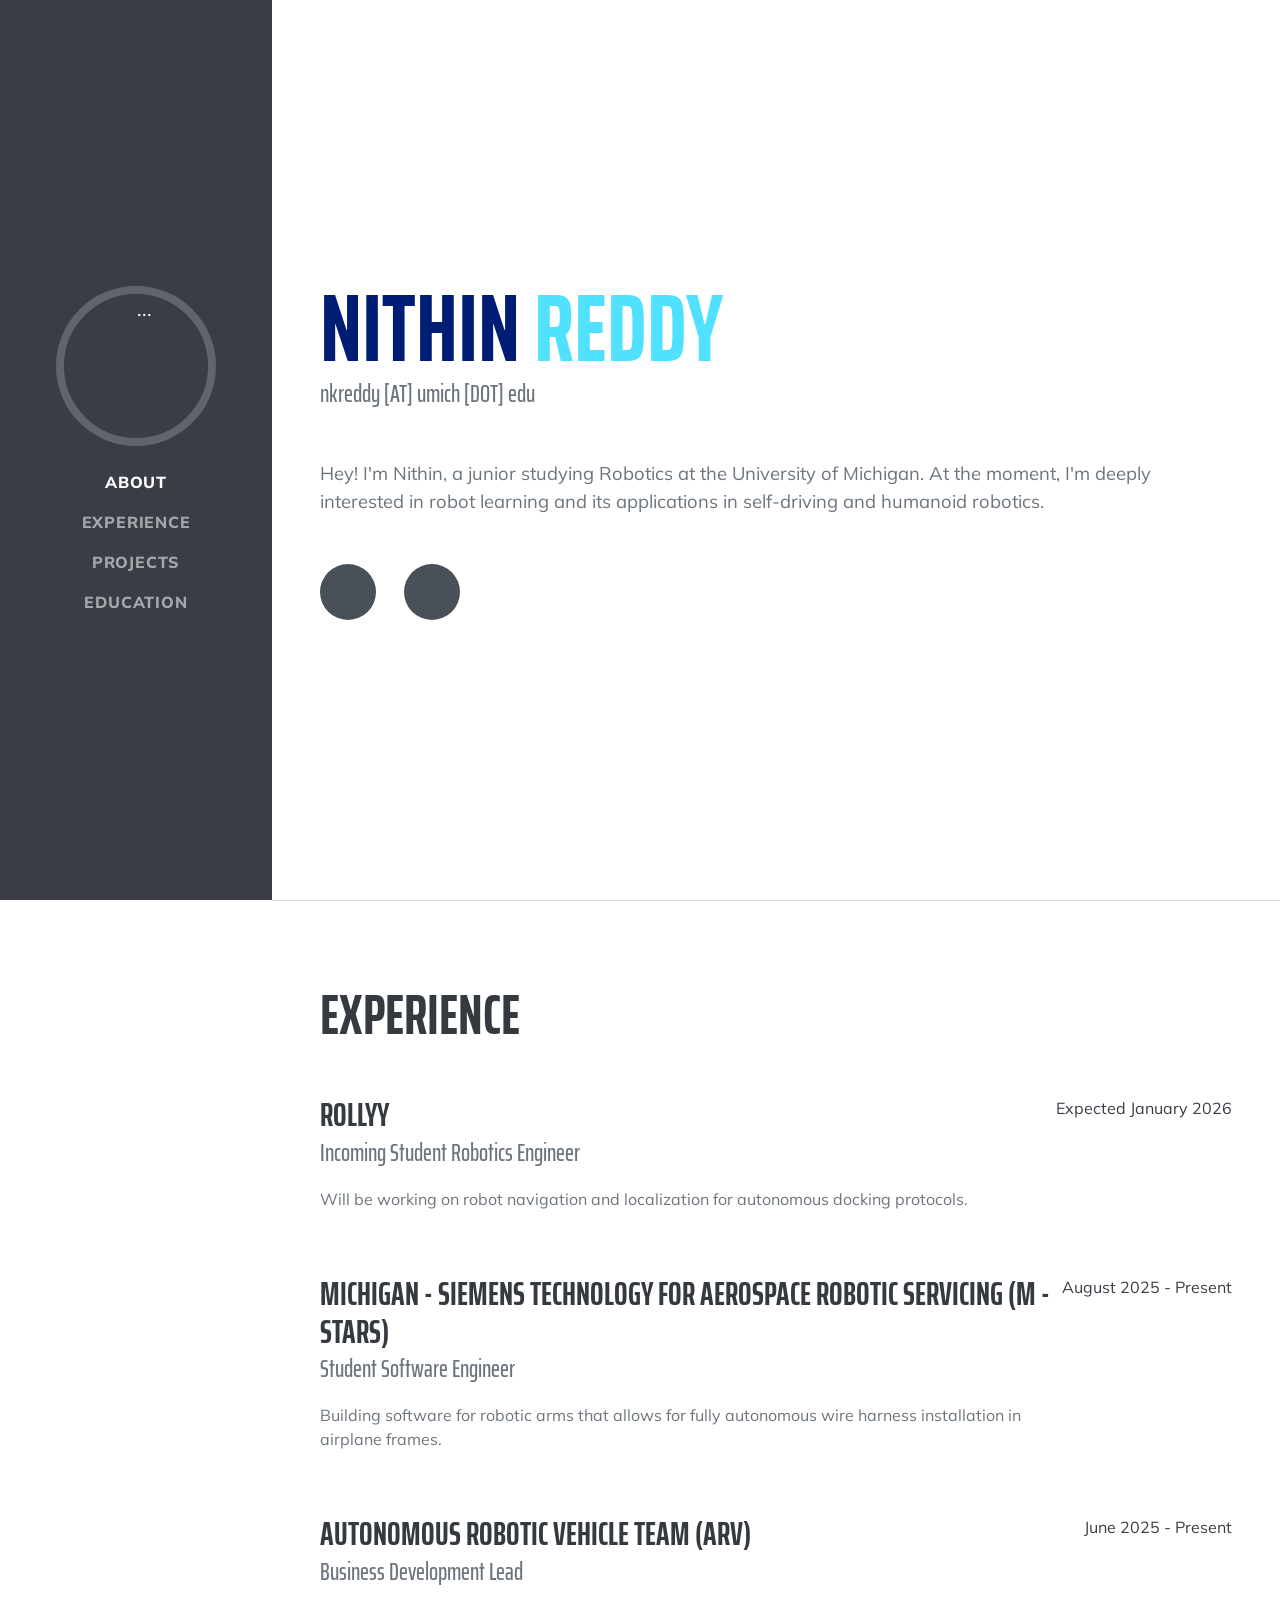
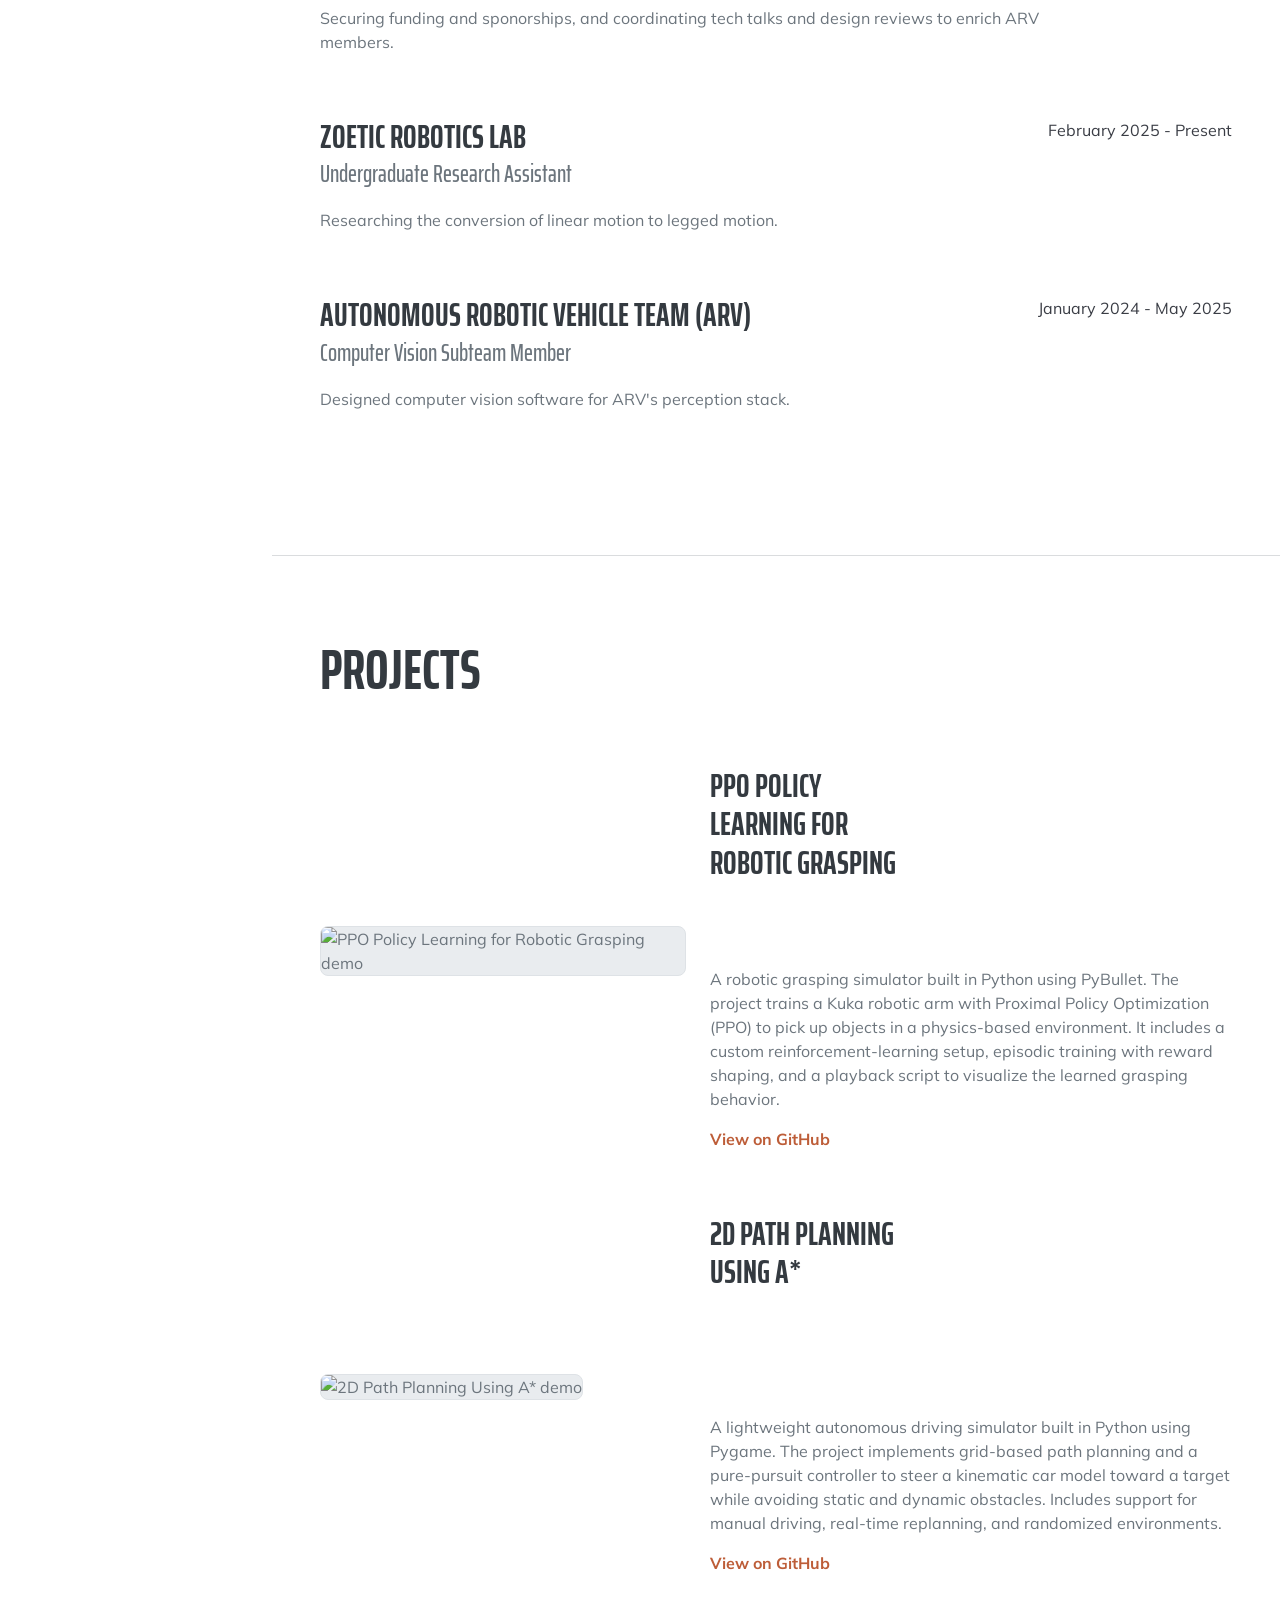
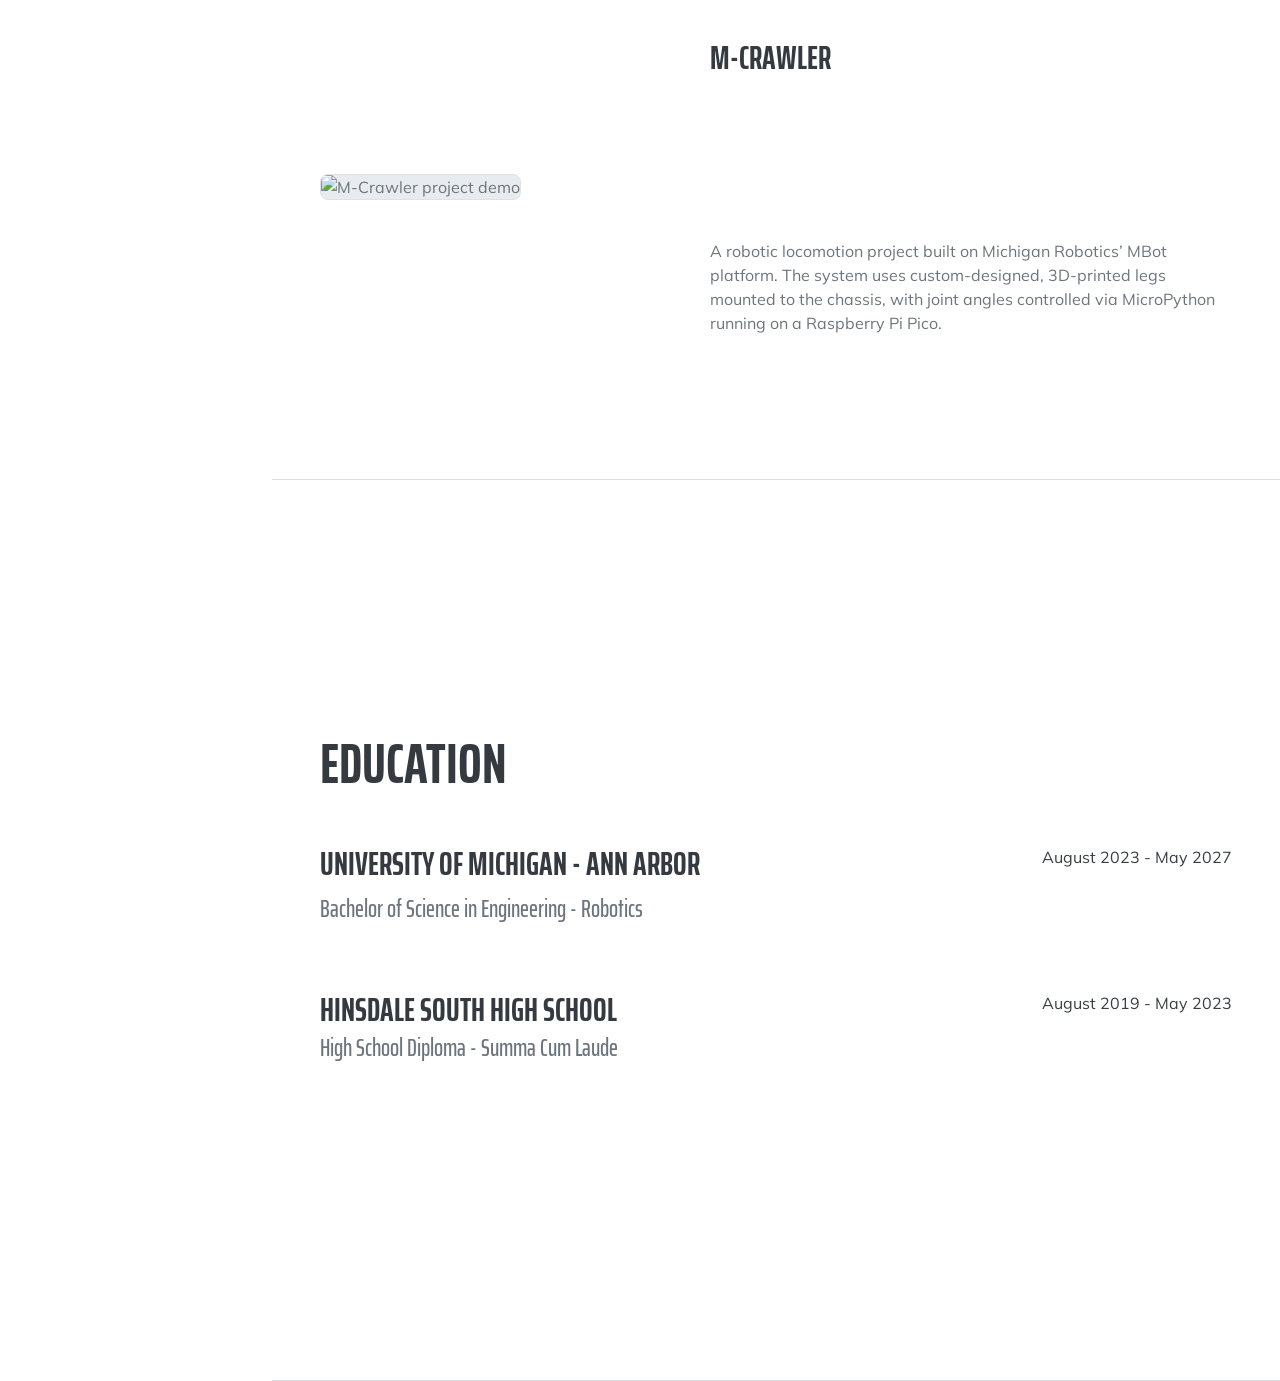
==== index.html @ dafbf32c "Add files via upload" ====
<!DOCTYPE html>
<html lang="en">
    <head>
        <meta charset="utf-8" />
        <meta name="viewport" content="width=device-width, initial-scale=1, shrink-to-fit=no" />
        <meta name="description" content="" />
        <meta name="author" content="" />
        <title>Nithin Reddy</title>
        <link rel="icon" type="image/x-icon" href="assets/img/code_icon.ico" />
        <!-- Font Awesome icons (free version)-->
        <script src="https://use.fontawesome.com/releases/v6.3.0/js/all.js" crossorigin="anonymous"></script>
        <!-- Google fonts-->
        <link href="https://fonts.googleapis.com/css?family=Saira+Extra+Condensed:500,700" rel="stylesheet" type="text/css" />
        <link href="https://fonts.googleapis.com/css?family=Muli:400,400i,800,800i" rel="stylesheet" type="text/css" />
        <!-- Core theme CSS (includes Bootstrap)-->
        <link href="css/styles.css" rel="stylesheet" />
    </head>
    <body id="page-top">
        <!-- Navigation-->
        <nav class="navbar navbar-expand-lg navbar-dark bg-primary fixed-top" id="sideNav">
            <a class="navbar-brand js-scroll-trigger" href="#page-top">
                <span class="d-block d-lg-none">Nithin Reddy</span>
                <span class="d-none d-lg-block"><img class="img-fluid img-profile rounded-circle mx-auto mb-2" src="assets/img/profile.jpg" alt="..." /></span>
            </a>
            <button class="navbar-toggler" type="button" data-bs-toggle="collapse" data-bs-target="#navbarResponsive" aria-controls="navbarResponsive" aria-expanded="false" aria-label="Toggle navigation"><span class="navbar-toggler-icon"></span></button>
            <div class="collapse navbar-collapse" id="navbarResponsive">
                <ul class="navbar-nav">
                    <li class="nav-item"><a class="nav-link js-scroll-trigger" href="#about">About</a></li>
                    <li class="nav-item"><a class="nav-link js-scroll-trigger" href="#experience">Experience</a></li>
                    <li class="nav-item"><a class="nav-link js-scroll-trigger" href="#projects">Projects</a></li>
                    <li class="nav-item"><a class="nav-link js-scroll-trigger" href="#education">Education</a></li>
                </ul>
            </div>
        </nav>
        <!-- Page Content-->
        <div class="container-fluid p-0">
            <!-- About-->
            <section class="resume-section" id="about">
                <div class="resume-section-content">
                    <h1 class="mb-0">Nithin <span class="last_name">Reddy</span>
                    </h1>
                    <div class="subheading mb-5">
                        nkreddy [AT] umich [DOT] edu
                    </div>
                    <p class="lead mb-5">Hey! I'm Nithin, a junior studying Robotics at the University of Michigan. 
                        At the moment, I'm deeply interested in robot learning and its applications in self-driving and humanoid robotics.</p>
                    <div class="social-icons">
                        <a class="social-icon" href="https://www.linkedin.com/in/nitkred/" target = "_blank"><i class="fab fa-linkedin-in"></i></a>
                        <a class="social-icon" href="https://github.com/nitkreddy" target = "_blank"><i class="fab fa-github"></i></a>
                    </div>
                </div>
            </section>
            <hr class="m-0" />
            <!-- Experience-->
            <section class="resume-section" id="experience">
                <div class="resume-section-content">
                    <h2 class="mb-5">Experience</h2>
                    <div class="d-flex flex-column flex-md-row justify-content-between mb-5">
                        <div class="flex-grow-1">
                            <h3 class="mb-0">Rollyy</h3>
                            <div class="subheading mb-3">Incoming Student Robotics Engineer</div>
                            <p> Will be working on robot navigation and localization for autonomous docking protocols.</p>
                        </div>
                        <div class="flex-shrink-0"><span class="text-primary">Expected January 2026</span></div>
                    </div>
                    <div class="d-flex flex-column flex-md-row justify-content-between mb-5">
                        <div class="flex-grow-1">
                            <h3 class="mb-0">Michigan - Siemens Technology for Aerospace Robotic Servicing (M - STARS)</h3>
                            <div class="subheading mb-3">Student Software Engineer</div>
                            <p> Building software for robotic arms that allows for fully autonomous wire harness installation in airplane frames.</p>
                        </div>
                        <div class="flex-shrink-0"><span class="text-primary">August 2025 - Present</span></div>
                    </div>
                    <div class="d-flex flex-column flex-md-row justify-content-between">
                        <div class="flex-grow-1">
                            <h3 class="mb-0">Autonomous Robotic Vehicle Team (ARV)</h3>
                            <div class="subheading mb-3">Business Development Lead</div>
                            <p>Securing funding and sponorships, and coordinating tech talks and design reviews to enrich ARV members.</p>
                        </div>
                        <div class="flex-shrink-0"><span class="text-primary">June 2025 - Present</span></div>
                    </div>
                    <div class="d-flex flex-column flex-md-row justify-content-between mb-5">
                        <div class="flex-grow-1">
                            <h3 class="mb-0">Zoetic Robotics Lab</h3>
                            <div class="subheading mb-3">Undergraduate Research Assistant</div>
                            <p>Researching the conversion of linear motion to legged motion.</p>
                        </div>
                        <div class="flex-shrink-0"><span class="text-primary">February 2025 - Present</span></div>
                    </div>
                    <div class="d-flex flex-column flex-md-row justify-content-between">
                        <div class="flex-grow-1">
                            <h3 class="mb-0">Autonomous Robotic Vehicle Team (ARV)</h3>
                            <div class="subheading mb-3">Computer Vision Subteam Member</div>
                            <p>Designed computer vision software for ARV's perception stack.</p>
                        </div>
                        <div class="flex-shrink-0"><span class="text-primary">January 2024 - May 2025</span></div>
                    </div>
                </div>
            </section>
            <hr class="m-0" />
            <!-- Projects-->
            <section class="resume-section" id="projects">
                <div class="resume-section-content">
                    <h2 class="mb-5">Projects</h2>
                    <div class="project-item row align-items-center mb-5">
                        <div class="col-12 col-md-5 mb-3 mb-md-0">
                            <img src="assets/img/ppo_grasping.gif" alt="PPO Policy Learning for Robotic Grasping demo" class="project-media border" />
                        </div>
                        <div class="col-12 col-md-7">
                            <div class="project-info">
                                <h3 class="mb-2">PPO Policy Learning for Robotic Grasping</h3>
                                <p class="mb-3">A robotic grasping simulator built in Python using PyBullet. The project trains a Kuka robotic arm with Proximal Policy Optimization (PPO) to pick up 
                                    objects in a physics-based environment. It includes a custom reinforcement-learning setup, episodic training with reward shaping, and a playback script to visualize the 
                                    learned grasping behavior.</p>
                                <a class="project-link" href="https://github.com/nitkreddy/PPO-for-Robotic-Grapsing-in-PyBullet" target="_blank" rel="noopener noreferrer">View on GitHub</a>
                            </div>
                        </div>
                    </div>

                    <div class="project-item row align-items-center mb-5">
                        <div class="col-12 col-md-5 mb-3 mb-md-0">
                            <img src="assets/img/pathplanning.gif" alt="2D Path Planning Using A* demo" class="project-media border" />
                        </div>
                        <div class="col-12 col-md-7">
                            <div class="project-info">
                                <h3 class="mb-2">2D Path Planning Using A*</h3>
                                <p class="mb-3">A lightweight autonomous driving simulator built in Python using Pygame. The project implements grid-based path planning and a pure-pursuit 
                                    controller to steer a kinematic car model toward a target while avoiding static and dynamic obstacles. Includes support for manual driving, real-time replanning, and randomized 
                                    environments.</p>
                                <a class="project-link" href="https://github.com/nitkreddy/A-Star-Path-Planning-2D-Sim" target="_blank" rel="noopener noreferrer">View on GitHub</a>
                            </div>
                        </div>
                    </div>

                    <div class="project-item row align-items-center mb-5">
                        <div class="col-12 col-md-5 mb-3 mb-md-0">
                            <img src="assets/img/mcrawler.gif" alt="M-Crawler project demo" class="project-media border" />
                        </div>
                        <div class="col-12 col-md-7">
                            <div class="project-info">
                                <h3 class="mb-2">M-Crawler</h3>
                                <p class="mb-3">A robotic locomotion project built on Michigan Robotics’ MBot platform. The system uses custom-designed, 3D-printed legs mounted to the chassis, with joint angles controlled via MicroPython running on a Raspberry Pi Pico.</p>
                            </div>
                        </div>
                    </div>
                </div>
            </section>
            <hr class="m-0" />
            <!-- Education-->
            <section class="resume-section" id="education">
                <div class="resume-section-content">
                    <h2 class="mb-5">Education</h2>
                    <div class="d-flex flex-column flex-md-row justify-content-between mb-5">
                        <div class="flex-grow-1">
                            <h3 >University of Michigan - Ann Arbor</h3>
                            <div class="subheading mb-3">Bachelor of Science in Engineering - Robotics</div>
                            
                        </div>
                        <div class="flex-shrink-0"><span class="text-primary">August 2023 - May 2027</span></div>
                    </div>
                    <div class="d-flex flex-column flex-md-row justify-content-between">
                        <div class="flex-grow-1">
                            <h3 class="mb-0">Hinsdale South High School</h3>
                            <div class="subheading mb-3">High School Diploma - Summa Cum Laude</div>
                        </div>
                        <div class="flex-shrink-0"><span class="text-primary">August 2019 - May 2023</span></div>
                    </div>
                </div>
            </section>
            <hr class="m-0" />
        </div>
        <!-- Bootstrap core JS-->
        <script src="https://cdn.jsdelivr.net/npm/bootstrap@5.2.3/dist/js/bootstrap.bundle.min.js"></script>
        <!-- Core theme JS-->
        <script src="js/scripts.js"></script>
    </body>
</html>
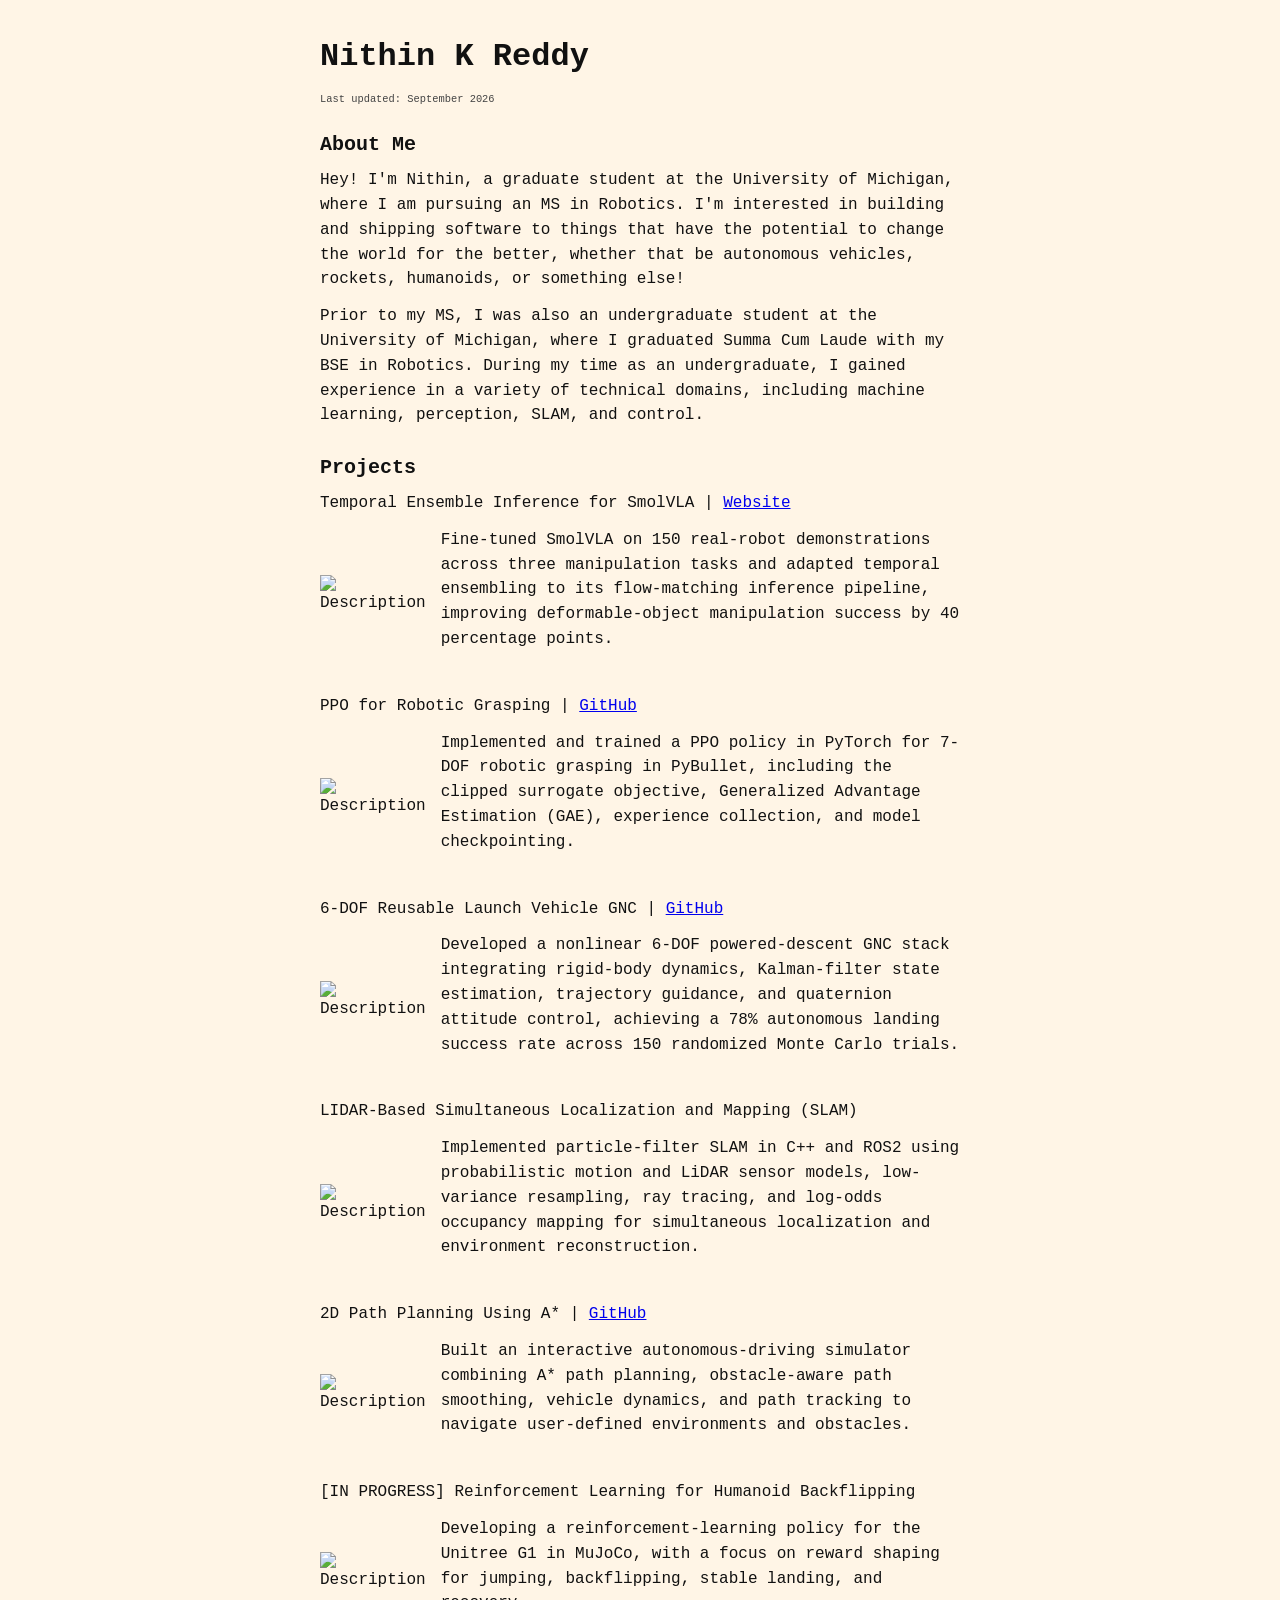
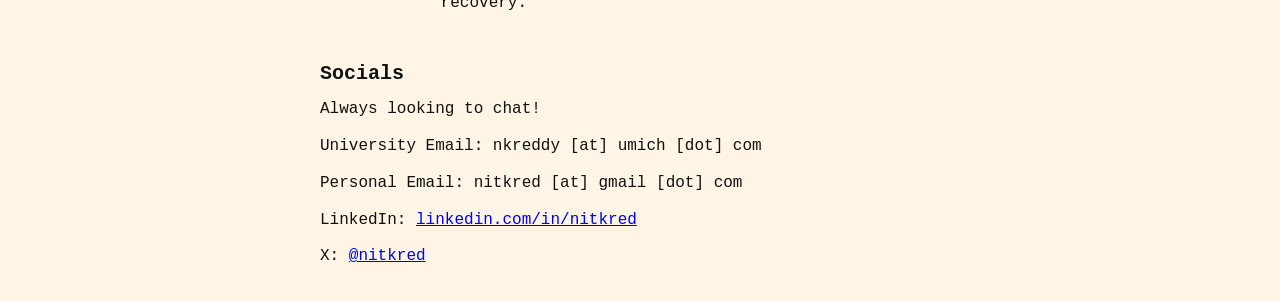
==== commit 35baa350: "Update index.html" ====
--- a/index.html
+++ b/index.html
@@ -1,177 +1,118 @@
 <!DOCTYPE html>
 <html lang="en">
-    <head>
-        <meta charset="utf-8" />
-        <meta name="viewport" content="width=device-width, initial-scale=1, shrink-to-fit=no" />
-        <meta name="description" content="" />
-        <meta name="author" content="" />
-        <title>Nithin Reddy</title>
-        <link rel="icon" type="image/x-icon" href="assets/img/code_icon.ico" />
-        <!-- Font Awesome icons (free version)-->
-        <script src="https://use.fontawesome.com/releases/v6.3.0/js/all.js" crossorigin="anonymous"></script>
-        <!-- Google fonts-->
-        <link href="https://fonts.googleapis.com/css?family=Saira+Extra+Condensed:500,700" rel="stylesheet" type="text/css" />
-        <link href="https://fonts.googleapis.com/css?family=Muli:400,400i,800,800i" rel="stylesheet" type="text/css" />
-        <!-- Core theme CSS (includes Bootstrap)-->
-        <link href="css/styles.css" rel="stylesheet" />
-    </head>
-    <body id="page-top">
-        <!-- Navigation-->
-        <nav class="navbar navbar-expand-lg navbar-dark bg-primary fixed-top" id="sideNav">
-            <a class="navbar-brand js-scroll-trigger" href="#page-top">
-                <span class="d-block d-lg-none">Nithin Reddy</span>
-                <span class="d-none d-lg-block"><img class="img-fluid img-profile rounded-circle mx-auto mb-2" src="assets/img/profile.jpg" alt="..." /></span>
-            </a>
-            <button class="navbar-toggler" type="button" data-bs-toggle="collapse" data-bs-target="#navbarResponsive" aria-controls="navbarResponsive" aria-expanded="false" aria-label="Toggle navigation"><span class="navbar-toggler-icon"></span></button>
-            <div class="collapse navbar-collapse" id="navbarResponsive">
-                <ul class="navbar-nav">
-                    <li class="nav-item"><a class="nav-link js-scroll-trigger" href="#about">About</a></li>
-                    <li class="nav-item"><a class="nav-link js-scroll-trigger" href="#experience">Experience</a></li>
-                    <li class="nav-item"><a class="nav-link js-scroll-trigger" href="#projects">Projects</a></li>
-                    <li class="nav-item"><a class="nav-link js-scroll-trigger" href="#education">Education</a></li>
-                </ul>
-            </div>
-        </nav>
-        <!-- Page Content-->
-        <div class="container-fluid p-0">
-            <!-- About-->
-            <section class="resume-section" id="about">
-                <div class="resume-section-content">
-                    <h1 class="mb-0">Nithin <span class="last_name">Reddy</span>
-                    </h1>
-                    <div class="subheading mb-5">
-                        nkreddy [AT] umich [DOT] edu
-                    </div>
-                    <p class="lead mb-5">Hey! I'm Nithin, a junior studying Robotics at the University of Michigan. 
-                        At the moment, I'm deeply interested in robot learning and its applications in self-driving and humanoid robotics.</p>
-                    <div class="social-icons">
-                        <a class="social-icon" href="https://www.linkedin.com/in/nitkred/" target = "_blank"><i class="fab fa-linkedin-in"></i></a>
-                        <a class="social-icon" href="https://github.com/nitkreddy" target = "_blank"><i class="fab fa-github"></i></a>
-                    </div>
-                </div>
-            </section>
-            <hr class="m-0" />
-            <!-- Experience-->
-            <section class="resume-section" id="experience">
-                <div class="resume-section-content">
-                    <h2 class="mb-5">Experience</h2>
-                    <div class="d-flex flex-column flex-md-row justify-content-between mb-5">
-                        <div class="flex-grow-1">
-                            <h3 class="mb-0">Rollyy</h3>
-                            <div class="subheading mb-3">Incoming Student Robotics Engineer</div>
-                            <p> Will be working on robot navigation and localization for autonomous docking protocols.</p>
-                        </div>
-                        <div class="flex-shrink-0"><span class="text-primary">Expected January 2026</span></div>
-                    </div>
-                    <div class="d-flex flex-column flex-md-row justify-content-between mb-5">
-                        <div class="flex-grow-1">
-                            <h3 class="mb-0">Michigan - Siemens Technology for Aerospace Robotic Servicing (M - STARS)</h3>
-                            <div class="subheading mb-3">Student Software Engineer</div>
-                            <p> Building software for robotic arms that allows for fully autonomous wire harness installation in airplane frames.</p>
-                        </div>
-                        <div class="flex-shrink-0"><span class="text-primary">August 2025 - Present</span></div>
-                    </div>
-                    <div class="d-flex flex-column flex-md-row justify-content-between">
-                        <div class="flex-grow-1">
-                            <h3 class="mb-0">Autonomous Robotic Vehicle Team (ARV)</h3>
-                            <div class="subheading mb-3">Business Development Lead</div>
-                            <p>Securing funding and sponorships, and coordinating tech talks and design reviews to enrich ARV members.</p>
-                        </div>
-                        <div class="flex-shrink-0"><span class="text-primary">June 2025 - Present</span></div>
-                    </div>
-                    <div class="d-flex flex-column flex-md-row justify-content-between mb-5">
-                        <div class="flex-grow-1">
-                            <h3 class="mb-0">Zoetic Robotics Lab</h3>
-                            <div class="subheading mb-3">Undergraduate Research Assistant</div>
-                            <p>Researching the conversion of linear motion to legged motion.</p>
-                        </div>
-                        <div class="flex-shrink-0"><span class="text-primary">February 2025 - Present</span></div>
-                    </div>
-                    <div class="d-flex flex-column flex-md-row justify-content-between">
-                        <div class="flex-grow-1">
-                            <h3 class="mb-0">Autonomous Robotic Vehicle Team (ARV)</h3>
-                            <div class="subheading mb-3">Computer Vision Subteam Member</div>
-                            <p>Designed computer vision software for ARV's perception stack.</p>
-                        </div>
-                        <div class="flex-shrink-0"><span class="text-primary">January 2024 - May 2025</span></div>
-                    </div>
-                </div>
-            </section>
-            <hr class="m-0" />
-            <!-- Projects-->
-            <section class="resume-section" id="projects">
-                <div class="resume-section-content">
-                    <h2 class="mb-5">Projects</h2>
-                    <div class="project-item row align-items-center mb-5">
-                        <div class="col-12 col-md-5 mb-3 mb-md-0">
-                            <img src="assets/img/ppo_grasping.gif" alt="PPO Policy Learning for Robotic Grasping demo" class="project-media border" />
-                        </div>
-                        <div class="col-12 col-md-7">
-                            <div class="project-info">
-                                <h3 class="mb-2">PPO Policy Learning for Robotic Grasping</h3>
-                                <p class="mb-3">A robotic grasping simulator built in Python using PyBullet. The project trains a Kuka robotic arm with Proximal Policy Optimization (PPO) to pick up 
-                                    objects in a physics-based environment. It includes a custom reinforcement-learning setup, episodic training with reward shaping, and a playback script to visualize the 
-                                    learned grasping behavior.</p>
-                                <a class="project-link" href="https://github.com/nitkreddy/PPO-for-Robotic-Grapsing-in-PyBullet" target="_blank" rel="noopener noreferrer">View on GitHub</a>
-                            </div>
-                        </div>
-                    </div>
+<head>
+  <meta charset="utf-8">
+  <meta name="viewport" content="width=device-width, initial-scale=1">
+  <title>Nithin Reddy</title>
+  <style>
+    body {
+      font-family: "Courier New", Courier, monospace;
+      line-height: 1.55;
+      max-width: 40rem;
+      margin: 2rem auto;
+      padding: 0 1.25rem;
+      color: #111;
+      background: #fff5e6;
+    }
+    <!--#faf8f5-->
+    h1 {
+      font-size: 1.875rem;
+      font-weight: 600;
+      line-height: 1.05;
+      margin: 0;
+    }
+    h2 { font-size: 1.25rem; font-weight: 600; margin: 1.5rem 0 0.5rem; }
+    p { margin: 0 0 0.75rem; }
+    ul.investing-list {
+      margin: 0 0 0.75rem;
+      padding-left: 1.25rem;
+    }
+    ul.investing-list li {
+      margin-bottom: 0.6rem;
+    }
+    ul.investing-list li:last-child {
+      margin-bottom: 0;
+    }
+    .updated {
+      font-size: 0.65rem;
+      line-height: 1.2;
+      color: #444;
+      margin: -0.65rem 0 0.75rem;
+      font-weight: 400;
+    }
+  </style>
+</head>
+<body>
 
-                    <div class="project-item row align-items-center mb-5">
-                        <div class="col-12 col-md-5 mb-3 mb-md-0">
-                            <img src="assets/img/pathplanning.gif" alt="2D Path Planning Using A* demo" class="project-media border" />
-                        </div>
-                        <div class="col-12 col-md-7">
-                            <div class="project-info">
-                                <h3 class="mb-2">2D Path Planning Using A*</h3>
-                                <p class="mb-3">A lightweight autonomous driving simulator built in Python using Pygame. The project implements grid-based path planning and a pure-pursuit 
-                                    controller to steer a kinematic car model toward a target while avoiding static and dynamic obstacles. Includes support for manual driving, real-time replanning, and randomized 
-                                    environments.</p>
-                                <a class="project-link" href="https://github.com/nitkreddy/A-Star-Path-Planning-2D-Sim" target="_blank" rel="noopener noreferrer">View on GitHub</a>
-                            </div>
-                        </div>
-                    </div>
+  <h1>Nithin K Reddy</h1>
+  <p class="updated">Last updated: September 2026</p>
 
-                    <div class="project-item row align-items-center mb-5">
-                        <div class="col-12 col-md-5 mb-3 mb-md-0">
-                            <img src="assets/img/mcrawler.gif" alt="M-Crawler project demo" class="project-media border" />
-                        </div>
-                        <div class="col-12 col-md-7">
-                            <div class="project-info">
-                                <h3 class="mb-2">M-Crawler</h3>
-                                <p class="mb-3">A robotic locomotion project built on Michigan Robotics’ MBot platform. The system uses custom-designed, 3D-printed legs mounted to the chassis, with joint angles controlled via MicroPython running on a Raspberry Pi Pico.</p>
-                            </div>
-                        </div>
-                    </div>
-                </div>
-            </section>
-            <hr class="m-0" />
-            <!-- Education-->
-            <section class="resume-section" id="education">
-                <div class="resume-section-content">
-                    <h2 class="mb-5">Education</h2>
-                    <div class="d-flex flex-column flex-md-row justify-content-between mb-5">
-                        <div class="flex-grow-1">
-                            <h3 >University of Michigan - Ann Arbor</h3>
-                            <div class="subheading mb-3">Bachelor of Science in Engineering - Robotics</div>
-                            
-                        </div>
-                        <div class="flex-shrink-0"><span class="text-primary">August 2023 - May 2027</span></div>
-                    </div>
-                    <div class="d-flex flex-column flex-md-row justify-content-between">
-                        <div class="flex-grow-1">
-                            <h3 class="mb-0">Hinsdale South High School</h3>
-                            <div class="subheading mb-3">High School Diploma - Summa Cum Laude</div>
-                        </div>
-                        <div class="flex-shrink-0"><span class="text-primary">August 2019 - May 2023</span></div>
-                    </div>
-                </div>
-            </section>
-            <hr class="m-0" />
-        </div>
-        <!-- Bootstrap core JS-->
-        <script src="https://cdn.jsdelivr.net/npm/bootstrap@5.2.3/dist/js/bootstrap.bundle.min.js"></script>
-        <!-- Core theme JS-->
-        <script src="js/scripts.js"></script>
-    </body>
+  
+  <h2>About Me</h2>
+  <p>
+    Hey! I'm Nithin, a graduate student at the University of 
+    Michigan, where I am pursuing an MS in Robotics. I'm interested in building and shipping 
+    software to things that have the potential to change the world for the better, whether that be autonomous 
+    vehicles, rockets, humanoids, or something else! 
+  </p>
+
+  <p>
+    Prior to my MS, I was also an undergraduate student at the University of Michigan, where I graduated
+    Summa Cum Laude with my BSE in Robotics. During my time as an undergraduate, I gained experience in
+    a variety of technical domains, including machine learning, perception, SLAM, and control.
+  </p>
+  <p>
+  </p>
+
+  <h2>Projects</h2>
+  <p>Temporal Ensemble Inference for SmolVLA | <a href="https://deeprob.org/w26/reports/ensemble-flow/">Website</a></p>
+    <!--<img src="smolvlatrainingpic.png" alt="Description of the image">-->
+    <div style="display: flex; align-items: center; gap: 15px; margin-bottom: 30px;">
+        <img src="smolvlatrainingpic.png" alt="Description" style="width: 200px; height: auto;">
+        <p>Fine-tuned SmolVLA on 150 real-robot demonstrations across three manipulation tasks and adapted temporal ensembling 
+            to its flow-matching inference pipeline, improving deformable-object manipulation success by 40 percentage points.</p>
+    </div>
+  
+  <p>PPO for Robotic Grasping | <a href="https://github.com/nitkreddy/PPO-for-Robotic-Grapsing-in-PyBullet">GitHub</a></p>
+    <div style="display: flex; align-items: center; gap: 15px; margin-bottom: 30px;">
+        <img src="ppotraining.png" alt="Description" style="width: 200px; height: auto;">
+        <p>Implemented and trained a PPO policy in PyTorch for 7-DOF robotic grasping in PyBullet, including the clipped 
+            surrogate objective, Generalized Advantage Estimation (GAE), experience collection, and model checkpointing.</p>
+    </div>
+
+  <p>6-DOF Reusable Launch Vehicle GNC | <a href="https://github.com/nitkreddy/resusable_launch_vehicle_gnc_project">GitHub</a></p>
+    <div style="display: flex; align-items: center; gap: 15px; margin-bottom: 30px;">
+        <img src="trajectory_3d copy.png" alt="Description" style="width: 200px; height: auto;">
+        <p>Developed a nonlinear 6-DOF powered-descent GNC stack integrating rigid-body dynamics, Kalman-filter state estimation, trajectory guidance, 
+            and quaternion attitude control, achieving a 78% autonomous landing success rate across 150 randomized Monte Carlo trials.</p>
+    </div>
+
+  <p>LIDAR-Based Simultaneous Localization and Mapping (SLAM) </p>
+    <div style="display: flex; align-items: center; gap: 15px; margin-bottom: 30px;">
+        <img src="slamrviz.png" alt="Description" style="width: 200px; height: auto;">
+        <p>Implemented particle-filter SLAM in C++ and ROS2 using probabilistic motion and LiDAR sensor models, low-variance 
+            resampling, ray tracing, and log-odds occupancy mapping for simultaneous localization and environment reconstruction.</p>
+    </div>
+
+  <p>2D Path Planning Using A* | <a href="https://github.com/nitkreddy/A-Star-Path-Planning-2D-Sim/tree/main">GitHub</a></p>
+    <div style="display: flex; align-items: center; gap: 15px; margin-bottom: 30px;">
+        <img src="pathplanner.png" alt="Description" style="width: 200px; height: auto;">
+        <p>Built an interactive autonomous-driving simulator combining A* path planning, obstacle-aware path smoothing, vehicle dynamics, 
+            and path tracking to navigate user-defined environments and obstacles.</p>
+    </div>
+
+  <p>[IN PROGRESS] Reinforcement Learning for Humanoid Backflipping</p>
+    <div style="display: flex; align-items: center; gap: 15px; margin-bottom: 30px;">
+        <img src="comingsoon.png" alt="Description" style="width: 200px; height: auto;">
+        <p>Developing a reinforcement-learning policy for the Unitree G1 in MuJoCo, with a focus on reward shaping for jumping, 
+            backflipping, stable landing, and recovery.</p>
+    </div>
+
+  <h2>Socials</h2>
+  <p>Always looking to chat!</p>
+  <p>University Email: nkreddy [at] umich [dot] com</p>
+  <p>Personal Email: nitkred [at] gmail [dot] com</p>
+  <p>LinkedIn: <a href="https://www.linkedin.com/in/nitkred">linkedin.com/in/nitkred</a></p>
+  <p>X: <a href="https://x.com/nitkred">@nitkred</a></p>
+</body>
 </html>
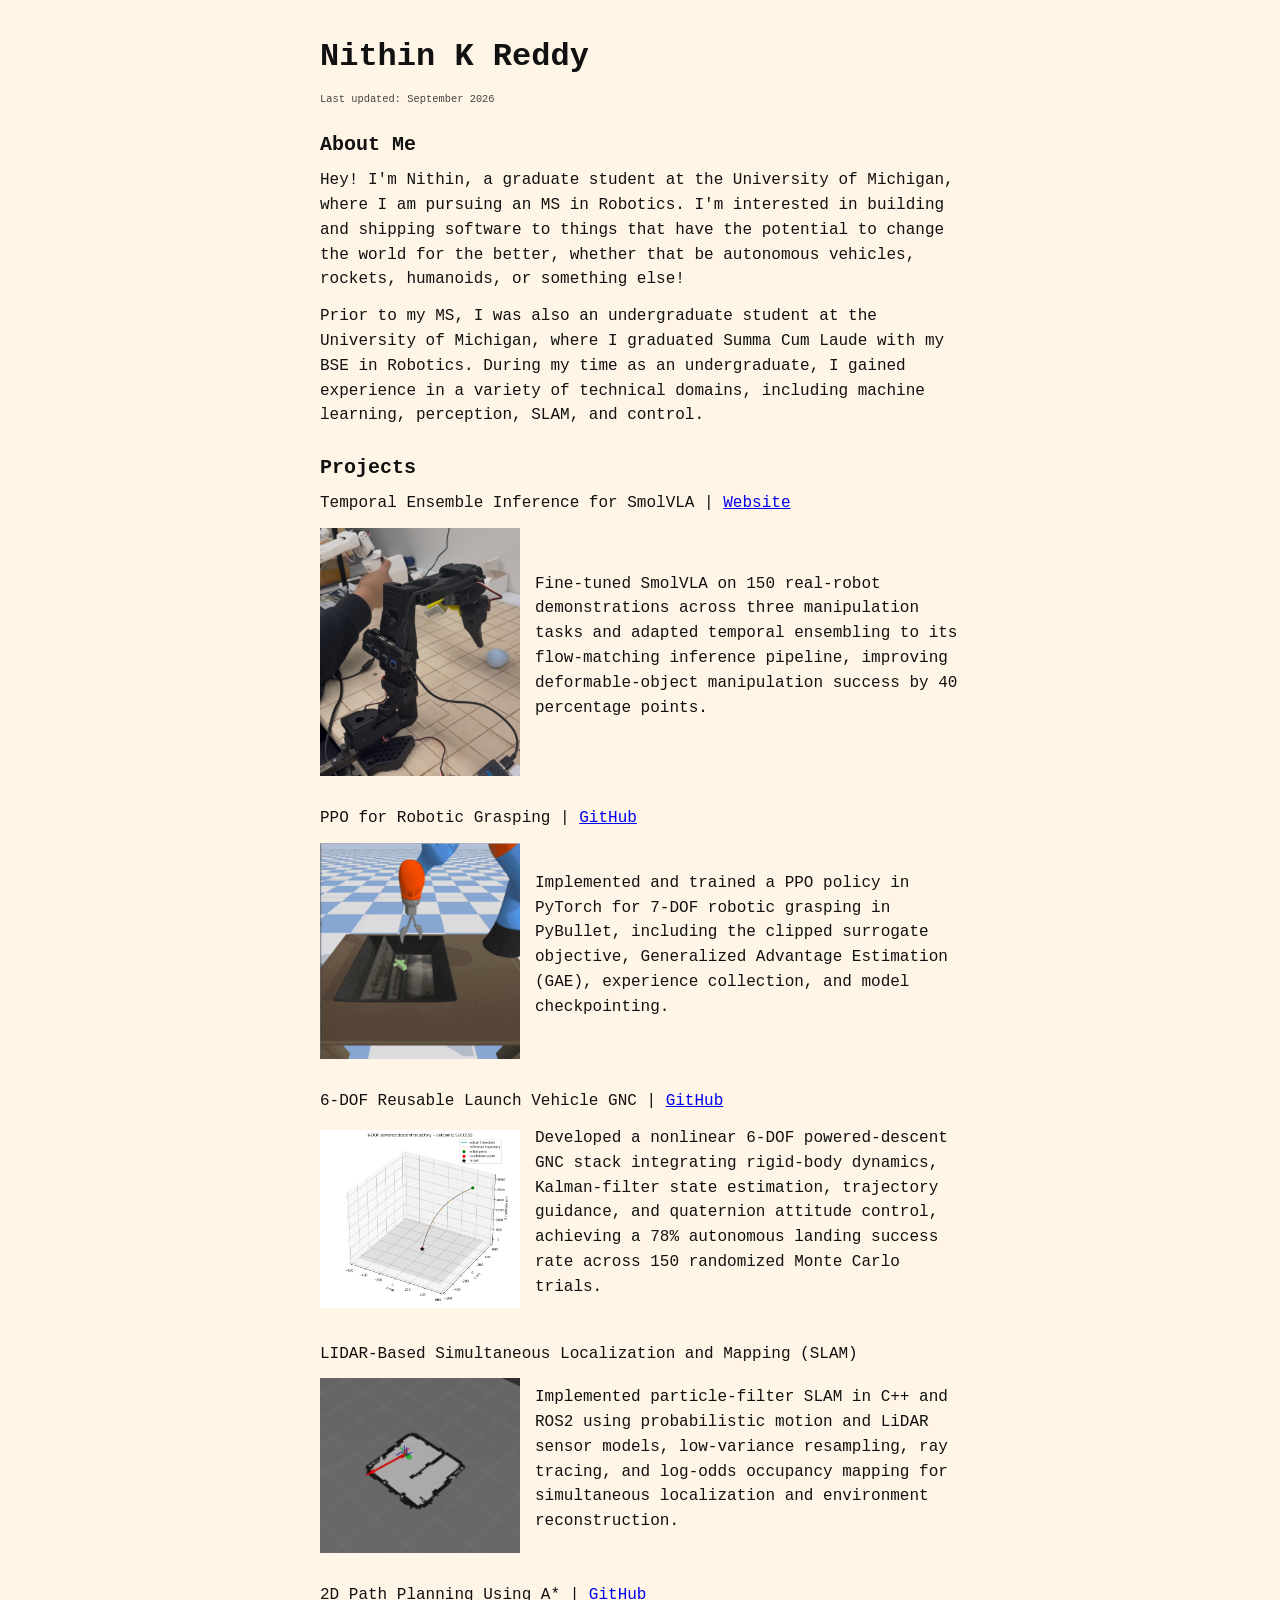
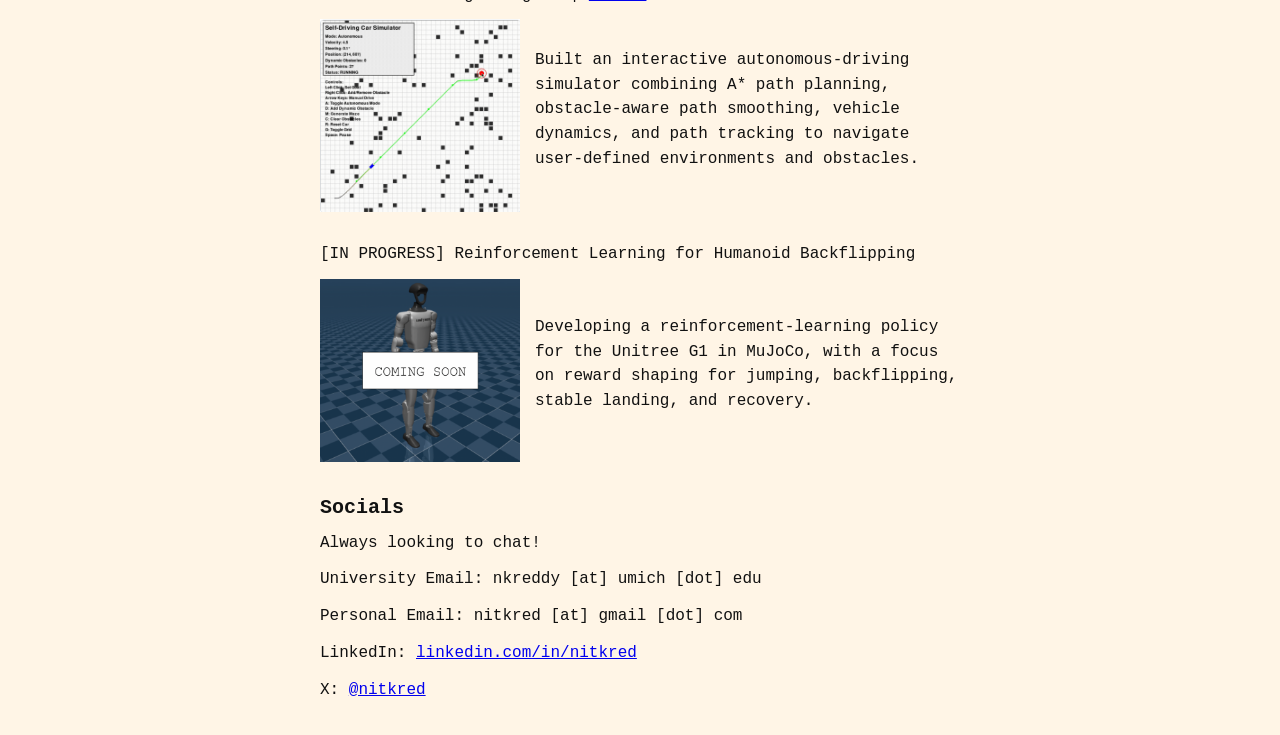
==== commit 5bb7ec61: "Update university email domain from 'com' to 'edu'" ====
--- a/index.html
+++ b/index.html
@@ -110,7 +110,7 @@
 
   <h2>Socials</h2>
   <p>Always looking to chat!</p>
-  <p>University Email: nkreddy [at] umich [dot] com</p>
+  <p>University Email: nkreddy [at] umich [dot] edu</p>
   <p>Personal Email: nitkred [at] gmail [dot] com</p>
   <p>LinkedIn: <a href="https://www.linkedin.com/in/nitkred">linkedin.com/in/nitkred</a></p>
   <p>X: <a href="https://x.com/nitkred">@nitkred</a></p>
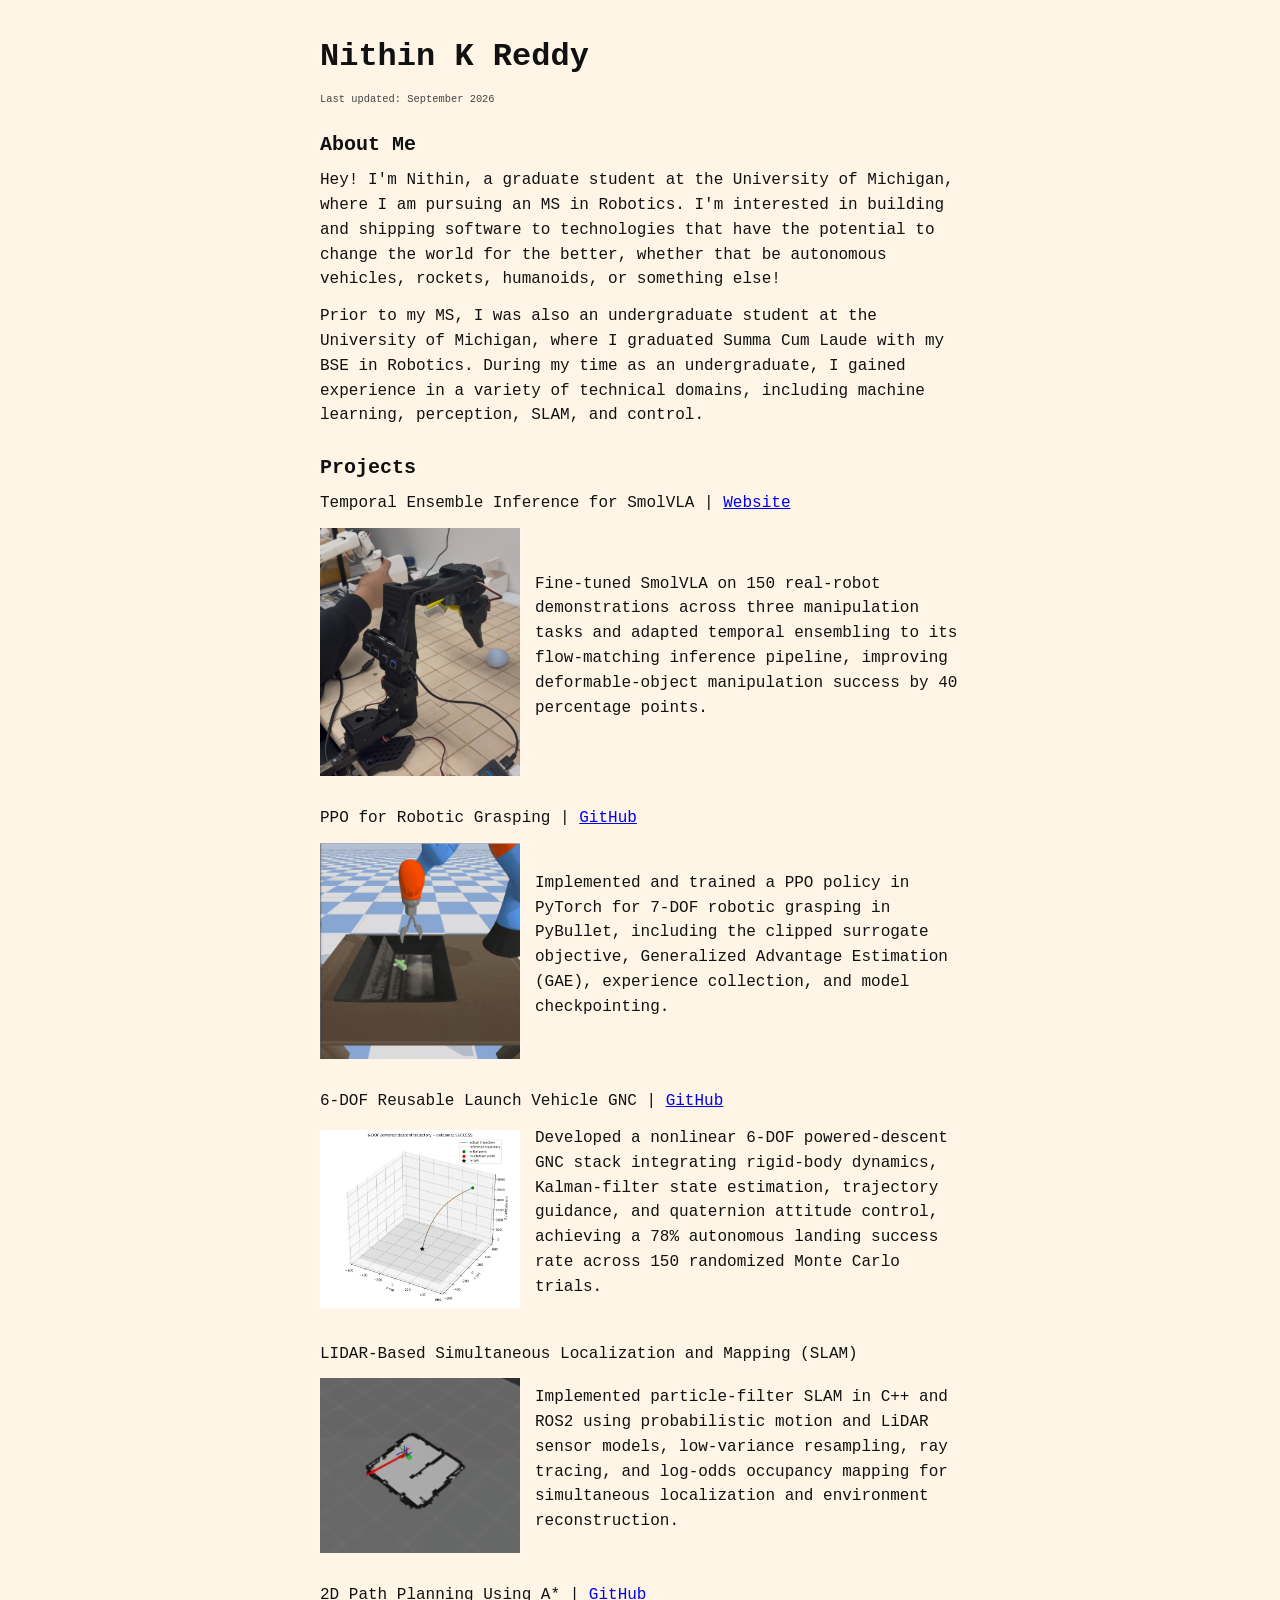
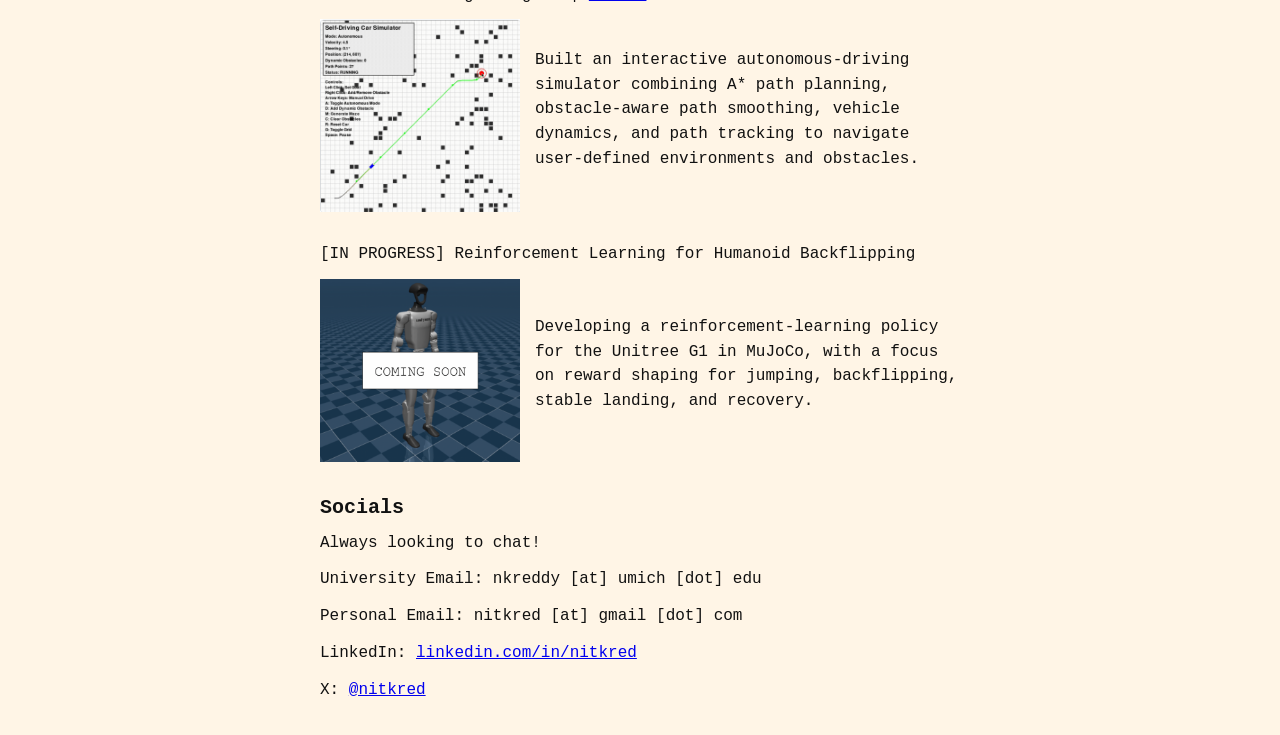
==== commit 8af51ec2: "grammar" ====
--- a/index.html
+++ b/index.html
@@ -52,7 +52,7 @@
   <p>
     Hey! I'm Nithin, a graduate student at the University of 
     Michigan, where I am pursuing an MS in Robotics. I'm interested in building and shipping 
-    software to things that have the potential to change the world for the better, whether that be autonomous 
+    software to technologies that have the potential to change the world for the better, whether that be autonomous 
     vehicles, rockets, humanoids, or something else! 
   </p>
 
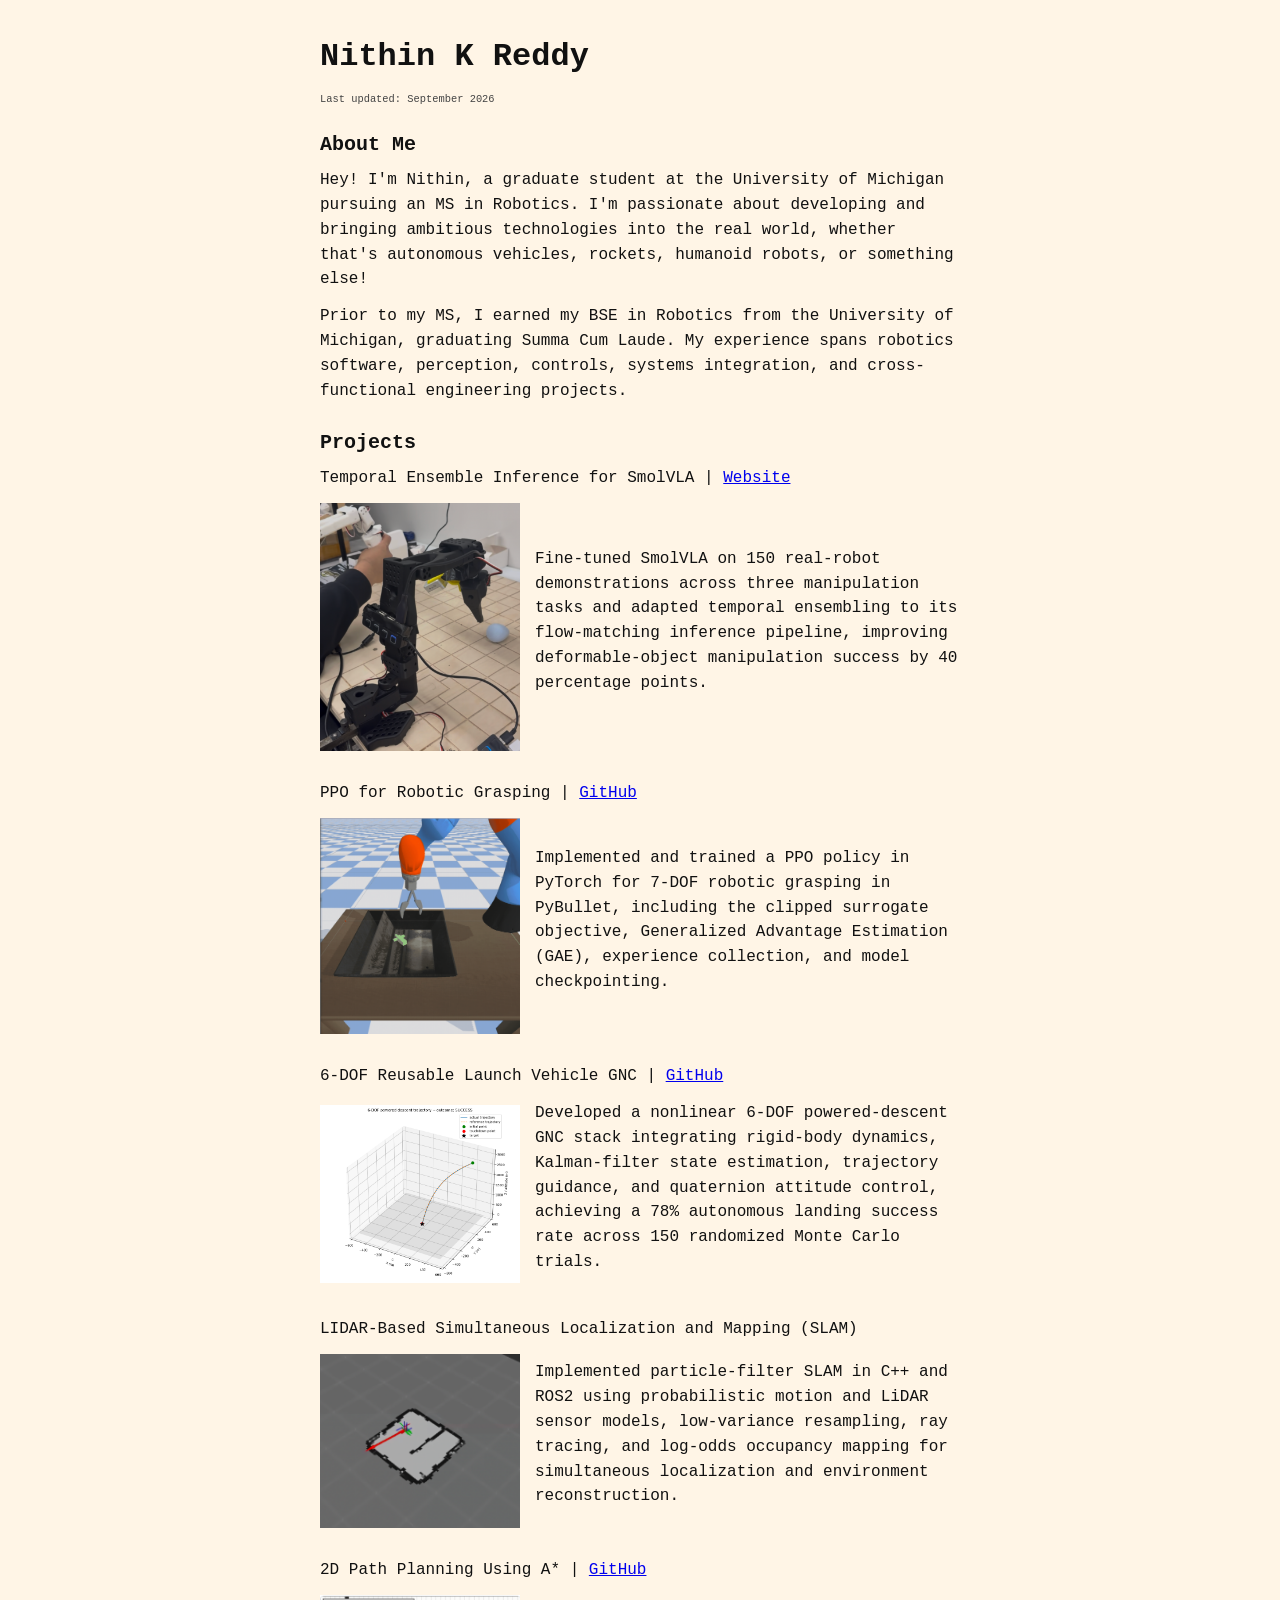
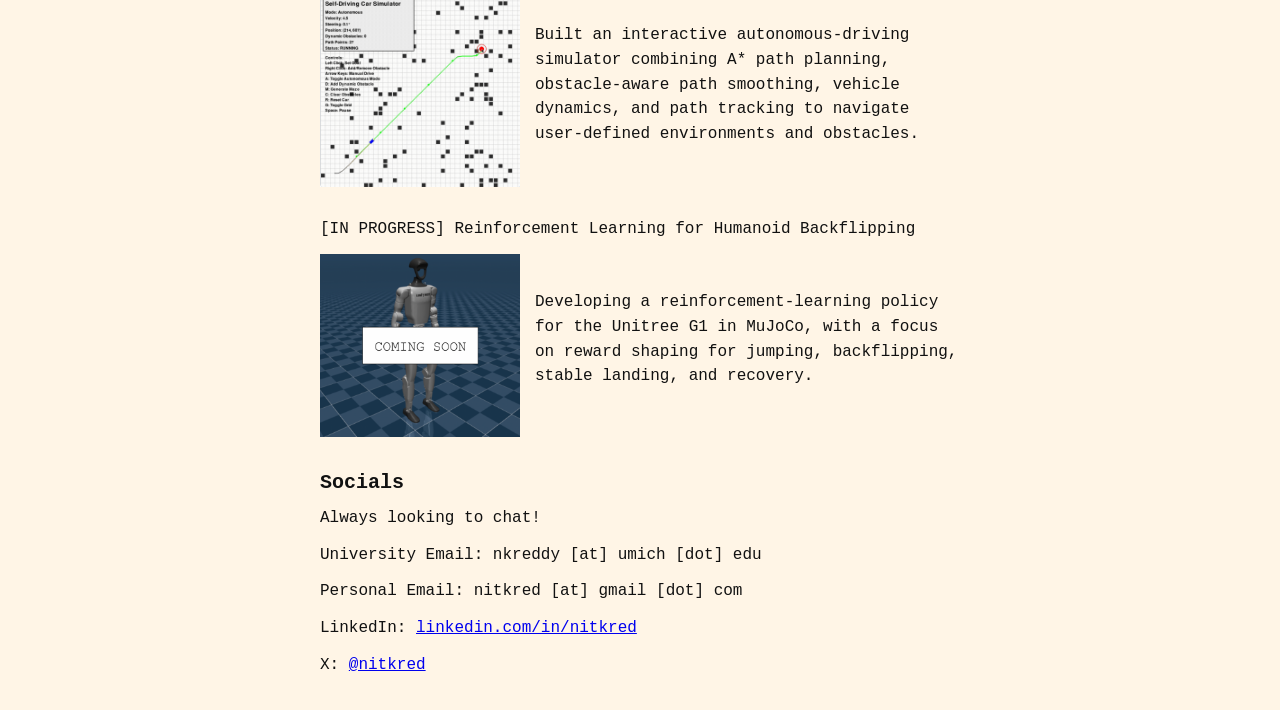
==== commit 5e361b3f: "revision" ====
--- a/index.html
+++ b/index.html
@@ -50,16 +50,13 @@
   
   <h2>About Me</h2>
   <p>
-    Hey! I'm Nithin, a graduate student at the University of 
-    Michigan, where I am pursuing an MS in Robotics. I'm interested in building and shipping 
-    software to technologies that have the potential to change the world for the better, whether that be autonomous 
-    vehicles, rockets, humanoids, or something else! 
+    Hey! I'm Nithin, a graduate student at the University of Michigan pursuing an MS in Robotics. I'm passionate about developing and 
+    bringing ambitious technologies into the real world, whether that's autonomous vehicles, rockets, humanoid robots, or something else!
   </p>
 
   <p>
-    Prior to my MS, I was also an undergraduate student at the University of Michigan, where I graduated
-    Summa Cum Laude with my BSE in Robotics. During my time as an undergraduate, I gained experience in
-    a variety of technical domains, including machine learning, perception, SLAM, and control.
+    Prior to my MS, I earned my BSE in Robotics from the University of Michigan, graduating Summa Cum Laude. My experience spans robotics software, 
+    perception, controls, systems integration, and cross-functional engineering projects.
   </p>
   <p>
   </p>
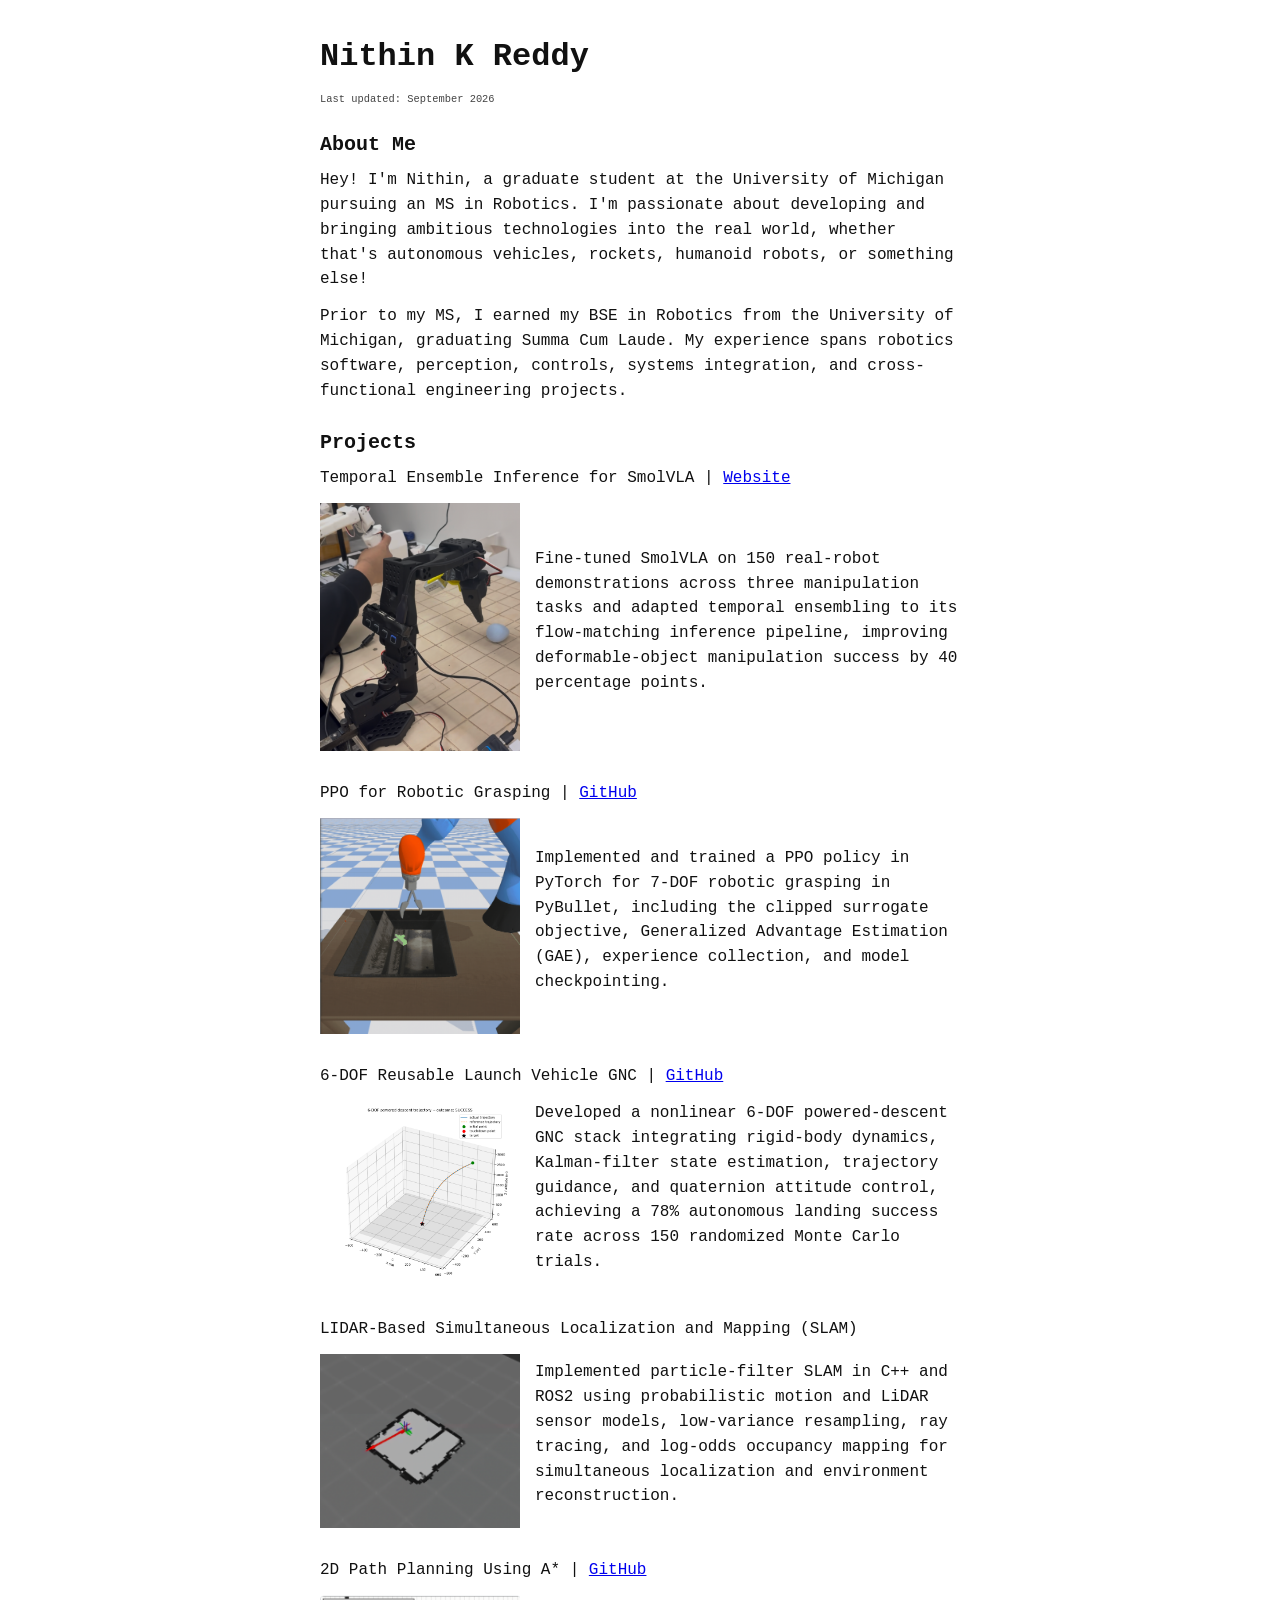
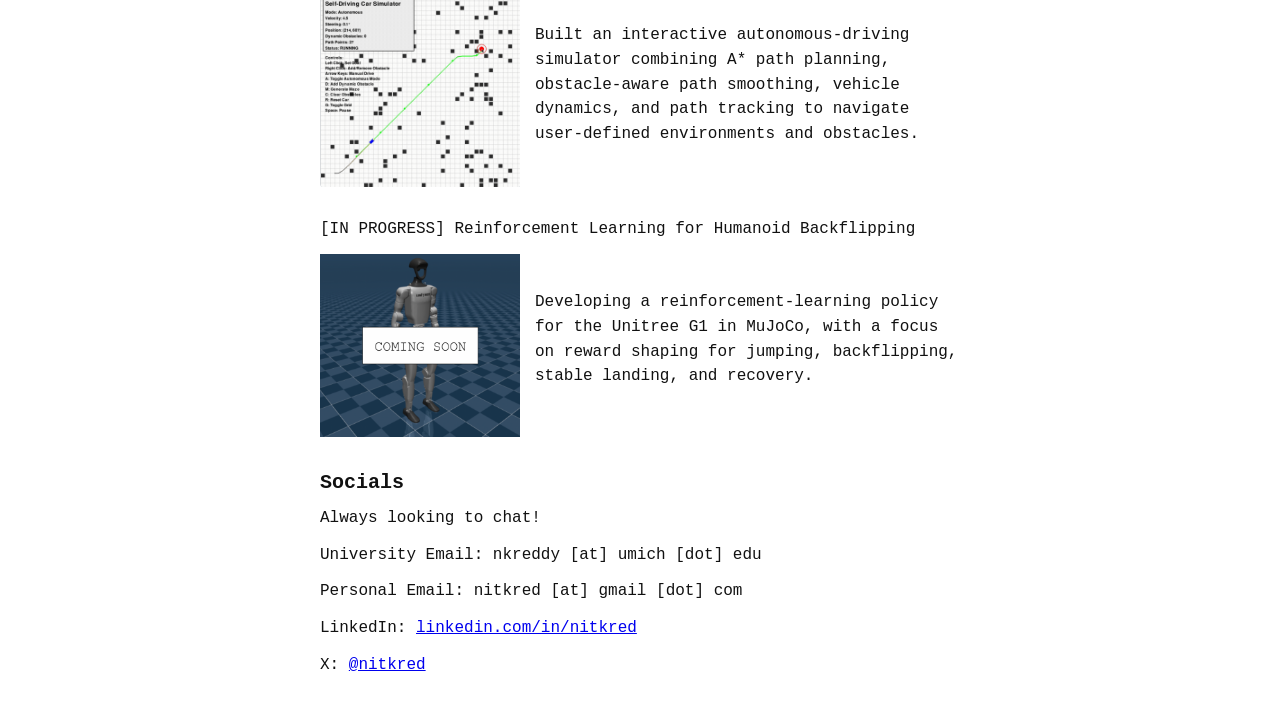
==== commit 08482a43: "Change background color to white" ====
--- a/index.html
+++ b/index.html
@@ -4,6 +4,7 @@
   <meta charset="utf-8">
   <meta name="viewport" content="width=device-width, initial-scale=1">
   <title>Nithin Reddy</title>
+  <link rel="icon" type="image/png" href="assets/img/code_icon.ico">
   <style>
     body {
       font-family: "Courier New", Courier, monospace;
@@ -12,7 +13,7 @@
       margin: 2rem auto;
       padding: 0 1.25rem;
       color: #111;
-      background: #fff5e6;
+      background: #ffffff;
     }
     <!--#faf8f5-->
     h1 {
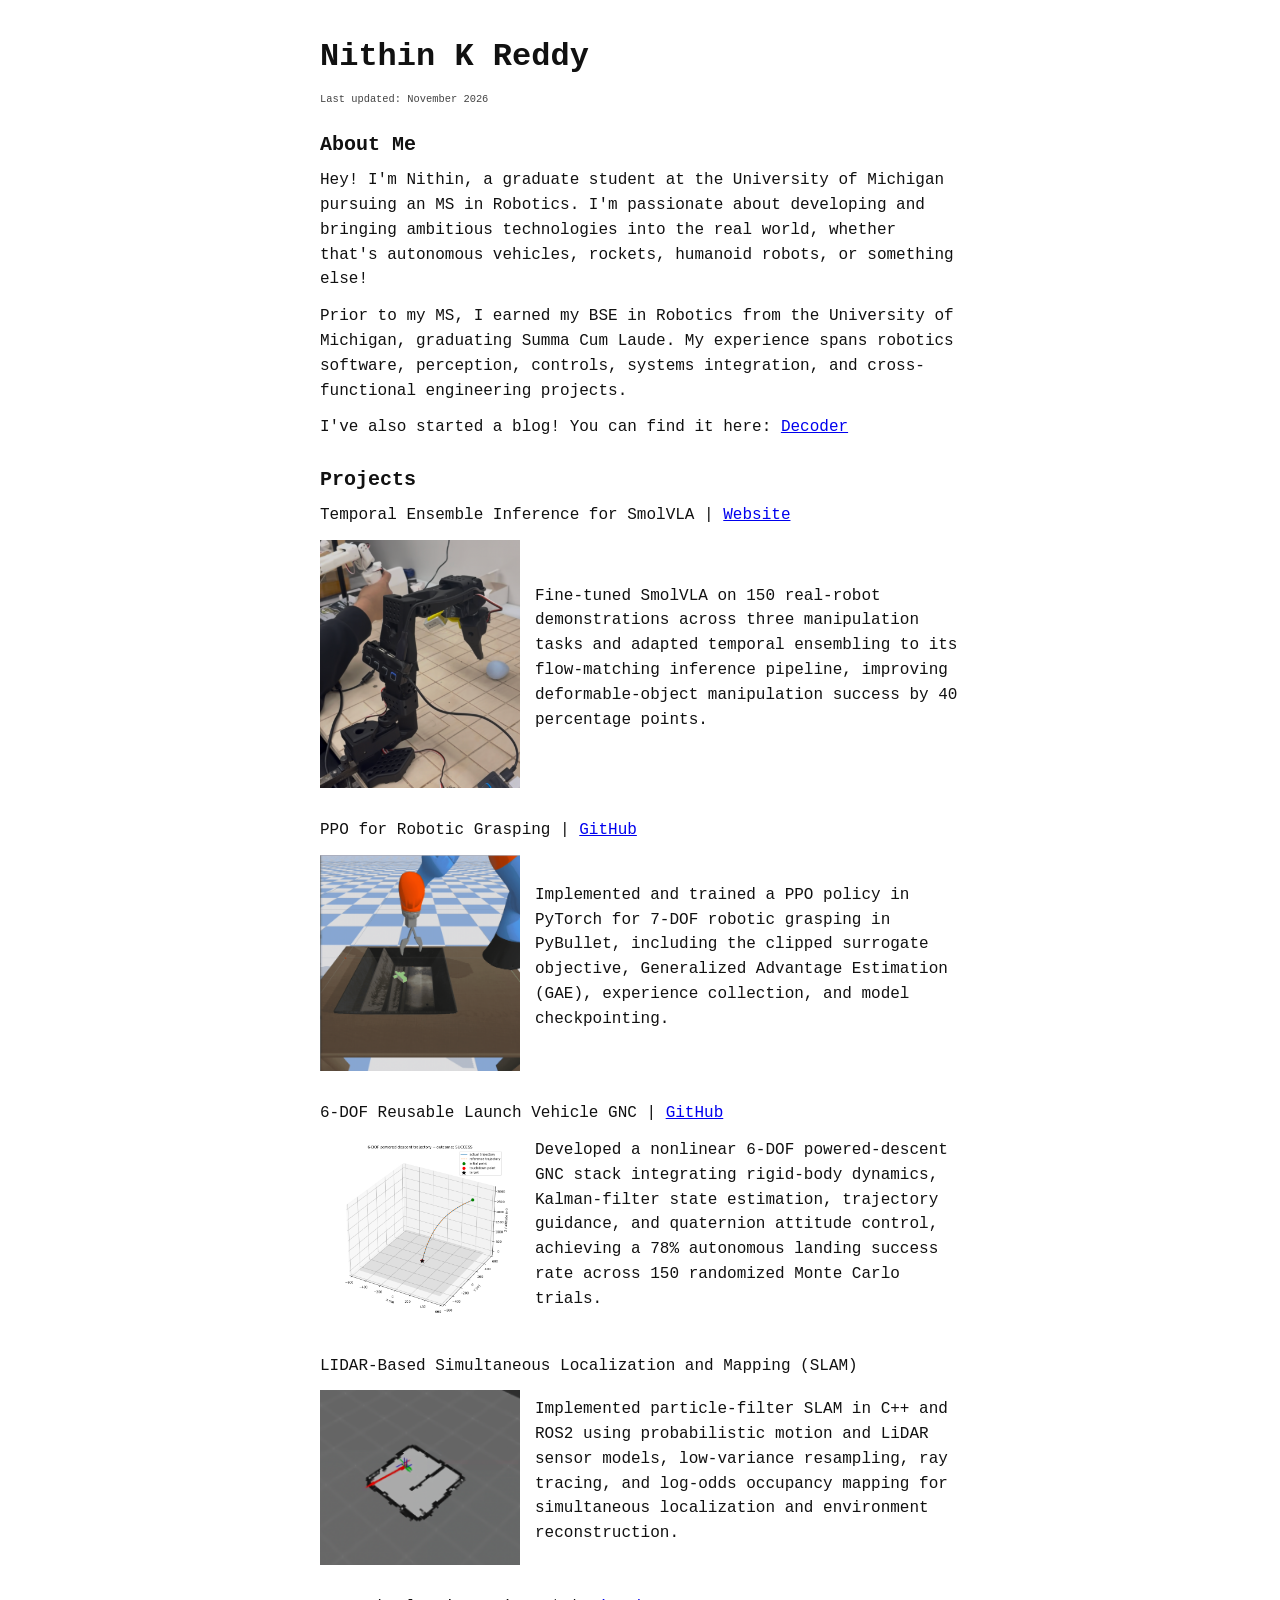
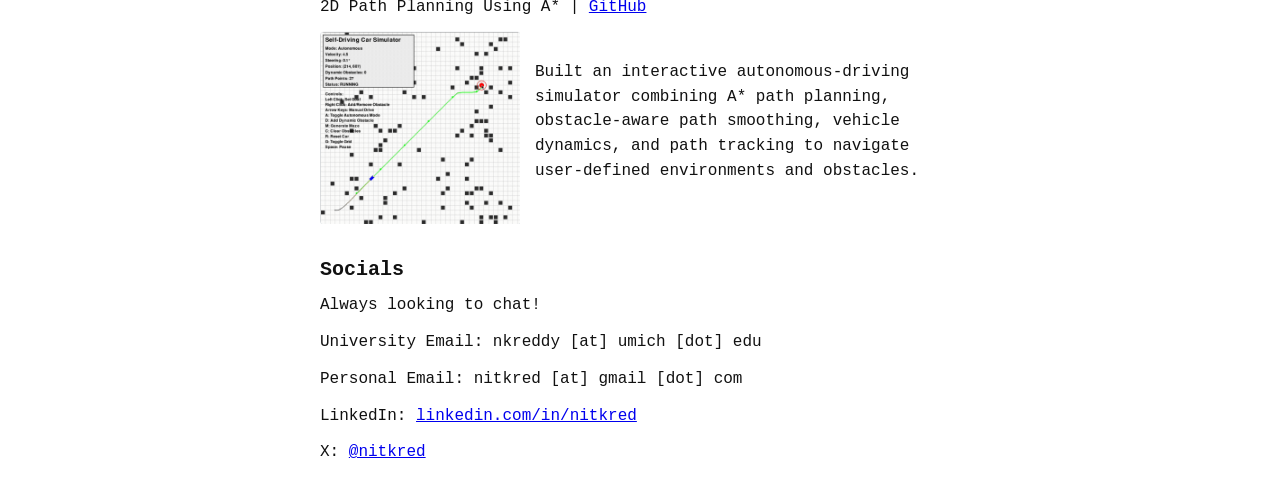
==== commit 9d4302eb: "Update last updated date and project details Updated last updated date and added a blog link. Remove" ====
--- a/index.html
+++ b/index.html
@@ -46,7 +46,7 @@
 <body>
 
   <h1>Nithin K Reddy</h1>
-  <p class="updated">Last updated: September 2026</p>
+  <p class="updated">Last updated: November 2026</p>
 
   
   <h2>About Me</h2>
@@ -59,7 +59,9 @@
     Prior to my MS, I earned my BSE in Robotics from the University of Michigan, graduating Summa Cum Laude. My experience spans robotics software, 
     perception, controls, systems integration, and cross-functional engineering projects.
   </p>
+  
   <p>
+    I've also started a blog! You can find it here: <a href="https://nkreddy.dev/decoder/">Decoder</a></p>
   </p>
 
   <h2>Projects</h2>
@@ -99,13 +101,6 @@
             and path tracking to navigate user-defined environments and obstacles.</p>
     </div>
 
-  <p>[IN PROGRESS] Reinforcement Learning for Humanoid Backflipping</p>
-    <div style="display: flex; align-items: center; gap: 15px; margin-bottom: 30px;">
-        <img src="comingsoon.png" alt="Description" style="width: 200px; height: auto;">
-        <p>Developing a reinforcement-learning policy for the Unitree G1 in MuJoCo, with a focus on reward shaping for jumping, 
-            backflipping, stable landing, and recovery.</p>
-    </div>
-
   <h2>Socials</h2>
   <p>Always looking to chat!</p>
   <p>University Email: nkreddy [at] umich [dot] edu</p>
